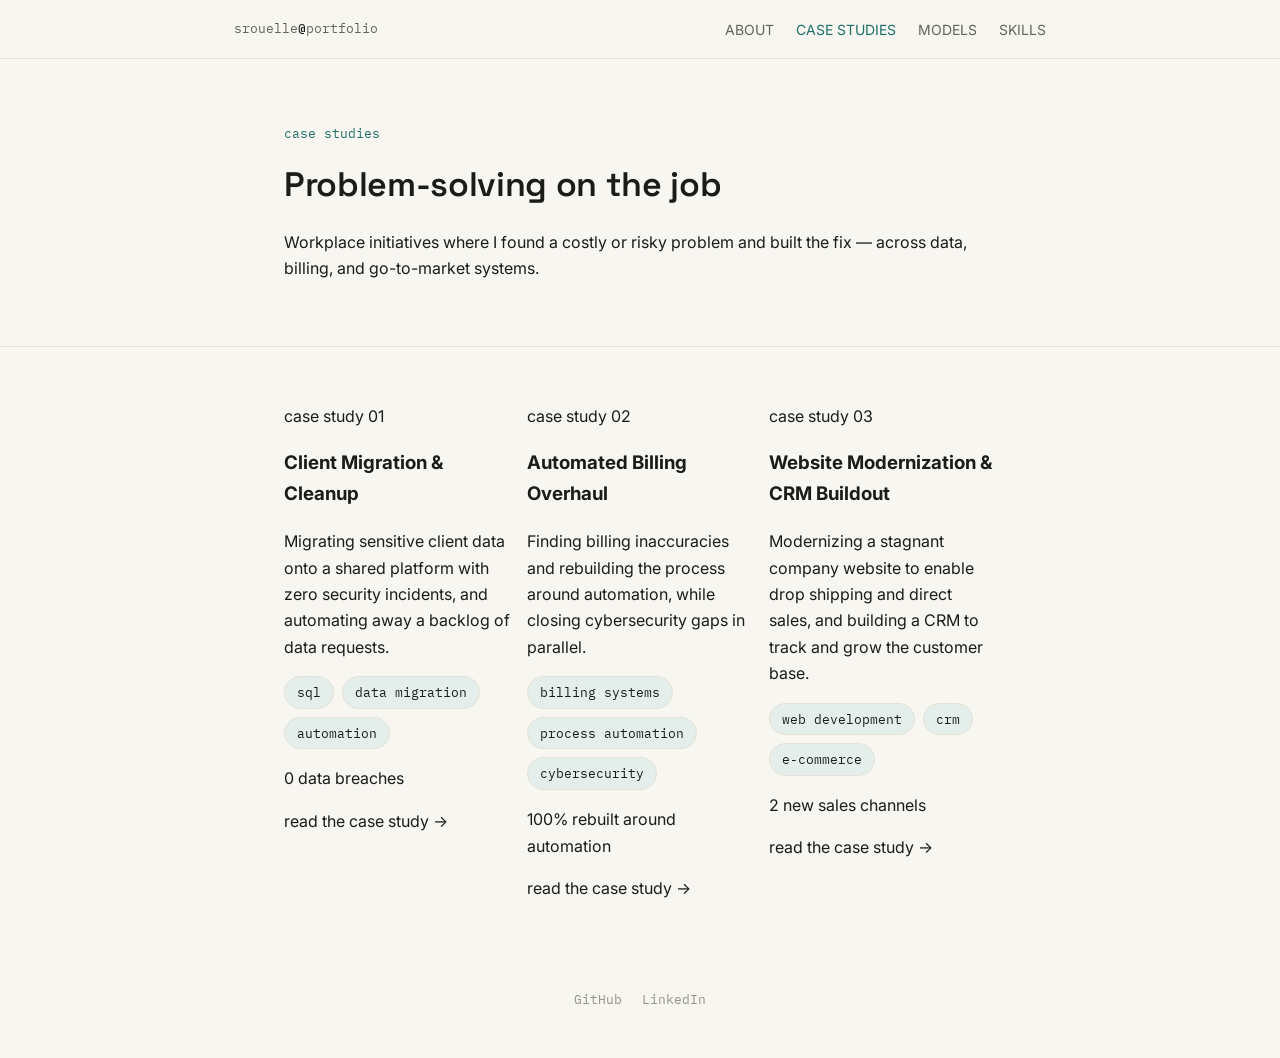
==== case-studies.html @ 0364a0c6 "Add files via upload" ====
<!DOCTYPE html>
<html lang="en">
<head>
<meta charset="UTF-8">
<meta name="viewport" content="width=device-width, initial-scale=1.0">
<title>Case Studies - Samantha Rouelle</title>
<link rel="stylesheet" href="style.css">
</head>
<body>

<nav class="site-nav">
  <div class="wrap">
    <div class="brand">srouelle<strong>@</strong>portfolio<strong></strong></div>
    <ul>
      <li><a href="index.html">ABOUT</a></li>
      <li><a href="case-studies.html" aria-current="page">CASE STUDIES</a></li>
      <li><a href="models.html">MODELS</a></li>
      <li><a href="skills.html">SKILLS</a></li>
    </ul>
  </div>
</nav>

<header class="hero">
  <div class="wrap">
    <p class="eyebrow">case studies</p>
    <h1>Problem-solving on the job</h1>
    <p class="summary">Workplace initiatives where I found a costly or risky problem and built the fix &mdash; across data, billing, and go-to-market systems.</p>
  </div>
</header>

<section class="block">
  <div class="wrap">
    <div class="card-grid">
      <a class="proj-card" href="project1.html">
        <p class="proj-eyebrow">case study 01</p>
        <h3>Client Migration &amp; Cleanup</h3>
        <p class="desc">Migrating sensitive client data onto a shared platform with zero security incidents, and automating away a backlog of data requests.</p>
        <div class="tags">
          <span class="tag">sql</span>
          <span class="tag">data migration</span>
          <span class="tag">automation</span>
        </div>
        <p class="proj-metric">0 data breaches</p>
        <p class="proj-link">read the case study &rarr;</p>
      </a>

      <a class="proj-card" href="project2.html">
        <p class="proj-eyebrow">case study 02</p>
        <h3>Automated Billing Overhaul</h3>
        <p class="desc">Finding billing inaccuracies and rebuilding the process around automation, while closing cybersecurity gaps in parallel.</p>
        <div class="tags">
          <span class="tag">billing systems</span>
          <span class="tag">process automation</span>
          <span class="tag">cybersecurity</span>
        </div>
        <p class="proj-metric">100% rebuilt around automation</p>
        <p class="proj-link">read the case study &rarr;</p>
      </a>

      <a class="proj-card" href="project3.html">
        <p class="proj-eyebrow">case study 03</p>
        <h3>Website Modernization &amp; CRM Buildout</h3>
        <p class="desc">Modernizing a stagnant company website to enable drop shipping and direct sales, and building a CRM to track and grow the customer base.</p>
        <div class="tags">
          <span class="tag">web development</span>
          <span class="tag">crm</span>
          <span class="tag">e-commerce</span>
        </div>
        <p class="proj-metric">2 new sales channels</p>
        <p class="proj-link">read the case study &rarr;</p>
      </a>
    </div>
  </div>
</section>

<footer>
  <div class="wrap">
    <div class="foot-links">
      <a href="https://github.com/srouelle" target="_blank" rel="noopener">GitHub</a>
      <a href="https://www.linkedin.com/in/samantha-rouelle-526ba9296/" target="_blank" rel="noopener">LinkedIn</a>
    </div>
  </div>
</footer>

</body>
</html>
---- style.css ----
@import url('https://fonts.googleapis.com/css2?family=Space+Grotesk:wght@500;600&family=Inter:wght@400;500&family=IBM+Plex+Mono:wght@400;500&display=swap');

:root {
  --bg: #F7F6F1;
  --surface: #FFFFFF;
  --text-primary: #1B1C1A;
  --text-secondary: #63645C;
  --text-muted: #93938A;
  --accent: #1F6F66;
  --accent-soft: #E4EFEC;
  --border: #E4E1D6;
  --font-display: 'Space Grotesk', sans-serif;
  --font-body: 'Inter', sans-serif;
  --font-mono: 'IBM Plex Mono', monospace;
  --radius: 10px;
  --max-width: 760px;
}

* { box-sizing: border-box; }

body {
  margin: 0;
  background: var(--bg);
  color: var(--text-primary);
  font-family: var(--font-body);
  font-size: 16px;
  line-height: 1.65;
  -webkit-font-smoothing: antialiased;
}

a { color: inherit; text-decoration: none; }

.wrap {
  max-width: var(--max-width);
  margin: 0 auto;
  padding: 0 24px;
}

/* Nav */
.site-nav {
  border-bottom: 1px solid var(--border);
  position: sticky;
  top: 0;
  background: rgba(247, 246, 241, 0.92);
  backdrop-filter: blur(6px);
  z-index: 10;
}

.site-nav .wrap {
  display: flex;
  align-items: center;
  justify-content: space-between;
  padding-top: 16px;
  padding-bottom: 16px;
  max-width: 860px;
}

.site-nav .brand {
  font-family: var(--font-mono);
  font-size: 13px;
  color: var(--text-secondary);
}

.site-nav .brand strong {
  color: var(--text-primary);
  font-weight: 500;
}

.site-nav ul {
  list-style: none;
  display: flex;
  gap: 22px;
  margin: 0;
  padding: 0;
}

.site-nav a {
  font-size: 14px;
  color: var(--text-secondary);
  transition: color 0.15s ease;
}

.site-nav a:hover,
.site-nav a[aria-current="page"] {
  color: var(--accent);
}

/* Eyebrow / mono labels */
.eyebrow {
  font-family: var(--font-mono);
  font-size: 13px;
  color: var(--accent);
  margin: 0 0 12px;
}

/* Hero */
.hero {
  padding: 64px 0 48px;
  border-bottom: 1px solid var(--border);
}

.hero h1 {
  font-family: var(--font-display);
  font-weight: 600;
  font-size: 34px;
  margin: 0 0 10px;
  letter-spacing: -0.01em;
}

.hero .role {
  font-size: 17px;
  color: var(--text-secondary);
  margin: 0 0 24px;
}

.hero .bio {
  max-width: 620px;
  color: var(--text-primary);
}

.links-row {
  display: flex;
  gap: 18px;
  margin-top: 24px;
  font-family: var(--font-mono);
  font-size: 13px;
}

.links-row a {
  color: var(--text-secondary);
  border-bottom: 1px solid var(--border);
  padding-bottom: 2px;
}

.links-row a:hover { color: var(--accent); border-color: var(--accent); }

/* Sections */
section.block {
  padding: 40px 0;
  border-bottom: 1px solid var(--border);
}

section.block:last-of-type { border-bottom: none; }

h2.section-title {
  font-family: var(--font-display);
  font-weight: 500;
  font-size: 20px;
  margin: 0 0 20px;
}

/* Tag pills */
.tags {
  display: flex;
  flex-wrap: wrap;
  gap: 8px;
}

.tag {
  font-family: var(--font-mono);
  font-size: 12.5px;
  color: var(--text-primary);
  background: var(--accent-soft);
  border: 1px solid var(--border);
  border-radius: 999px;
  padding: 5px 12px;
}

/* Skill groups */
.skill-group { margin-bottom: 32px; }
.skill-group:last-child { margin-bottom: 0; }
.skill-group h3 {
  font-family: var(--font-mono);
  font-weight: 400;
  font-size: 13px;
  color: var(--text-muted);
  margin: 0 0 12px;
  text-transform: lowercase;
}

/* Project cards grid */
.card-grid {
  display: grid;
  grid-template-columns: repeat(auto-fit, minmax(200px, 1fr));
  gap: 16px;
}

.card {
  background: var(--surface);
  border: 1px solid var(--border);
  border-radius: var(--radius);
  padding: 18px;
  transition: border-color 0.15s ease, transform 0.15s ease;
}

.card:hover {
  border-color: var(--accent);
  transform: translateY(-2px);
}

.card .thumb {
  height: 90px;
  background: var(--accent-soft);
  border-radius: 8px;
  margin-bottom: 12px;
}

.card .card-eyebrow {
  font-family: var(--font-mono);
  font-size: 11.5px;
  color: var(--text-muted);
  margin: 0 0 4px;
}

.card h3 {
  font-family: var(--font-display);
  font-weight: 500;
  font-size: 16px;
  margin: 0 0 6px;
}

.card p {
  font-size: 13.5px;
  color: var(--text-secondary);
  margin: 0;
}

/* Placeholder cards (e.g. models coming soon) */
.card.is-placeholder {
  border-style: dashed;
  cursor: default;
}

.card.is-placeholder:hover {
  border-color: var(--border);
  transform: none;
}

.card.is-placeholder .thumb {
  background: var(--bg);
  border: 1px dashed var(--border);
}

.card.is-placeholder p {
  color: var(--text-muted);
}

/* Project page specifics */
.project-hero {
  padding: 56px 0 36px;
  border-bottom: 1px solid var(--border);
}

.project-hero h1 {
  font-family: var(--font-display);
  font-weight: 600;
  font-size: 30px;
  margin: 0 0 10px;
}

.project-hero .summary {
  font-size: 16px;
  color: var(--text-secondary);
  max-width: 600px;
  margin: 0 0 20px;
}

.meta-row {
  display: flex;
  flex-wrap: wrap;
  gap: 10px;
  align-items: center;
}

.meta-links {
  display: flex;
  gap: 16px;
  font-family: var(--font-mono);
  font-size: 13px;
  margin-top: 18px;
}

.meta-links a {
  color: var(--accent);
  border-bottom: 1px solid var(--accent);
  padding-bottom: 1px;
}

.media-placeholder {
  height: 280px;
  background: var(--accent-soft);
  border: 1px dashed var(--border);
  border-radius: var(--radius);
  display: flex;
  align-items: center;
  justify-content: center;
  font-family: var(--font-mono);
  font-size: 13px;
  color: var(--text-muted);
  margin: 8px 0 0;
}

.stage {
  margin-bottom: 24px;
}

.stage:last-child { margin-bottom: 0; }

.stage h3 {
  font-family: var(--font-mono);
  font-weight: 500;
  font-size: 13px;
  color: var(--accent);
  margin: 0 0 8px;
  text-transform: lowercase;
}

.stage p { margin: 0; color: var(--text-primary); }

.back-link {
  display: inline-block;
  margin-top: 40px;
  font-family: var(--font-mono);
  font-size: 13px;
  color: var(--text-secondary);
}

.back-link:hover { color: var(--accent); }

/* Footer */
footer {
  padding: 32px 0 48px;
  text-align: center;
}

footer .wrap { max-width: 860px; }

footer .foot-links {
  display: flex;
  justify-content: center;
  gap: 20px;
  font-family: var(--font-mono);
  font-size: 12.5px;
  color: var(--text-muted);
}

footer .foot-links a:hover { color: var(--accent); }

/* Responsive */
@media (max-width: 600px) {
  .site-nav .wrap { flex-direction: column; align-items: flex-start; gap: 12px; }
  .site-nav ul { gap: 14px; flex-wrap: wrap; }
  .hero h1 { font-size: 28px; }
}

/* Reduced motion */
@media (prefers-reduced-motion: reduce) {
  .card { transition: none; }
}

/* Focus visibility */
a:focus-visible {
  outline: 2px solid var(--accent);
  outline-offset: 2px;
  border-radius: 2px;
}
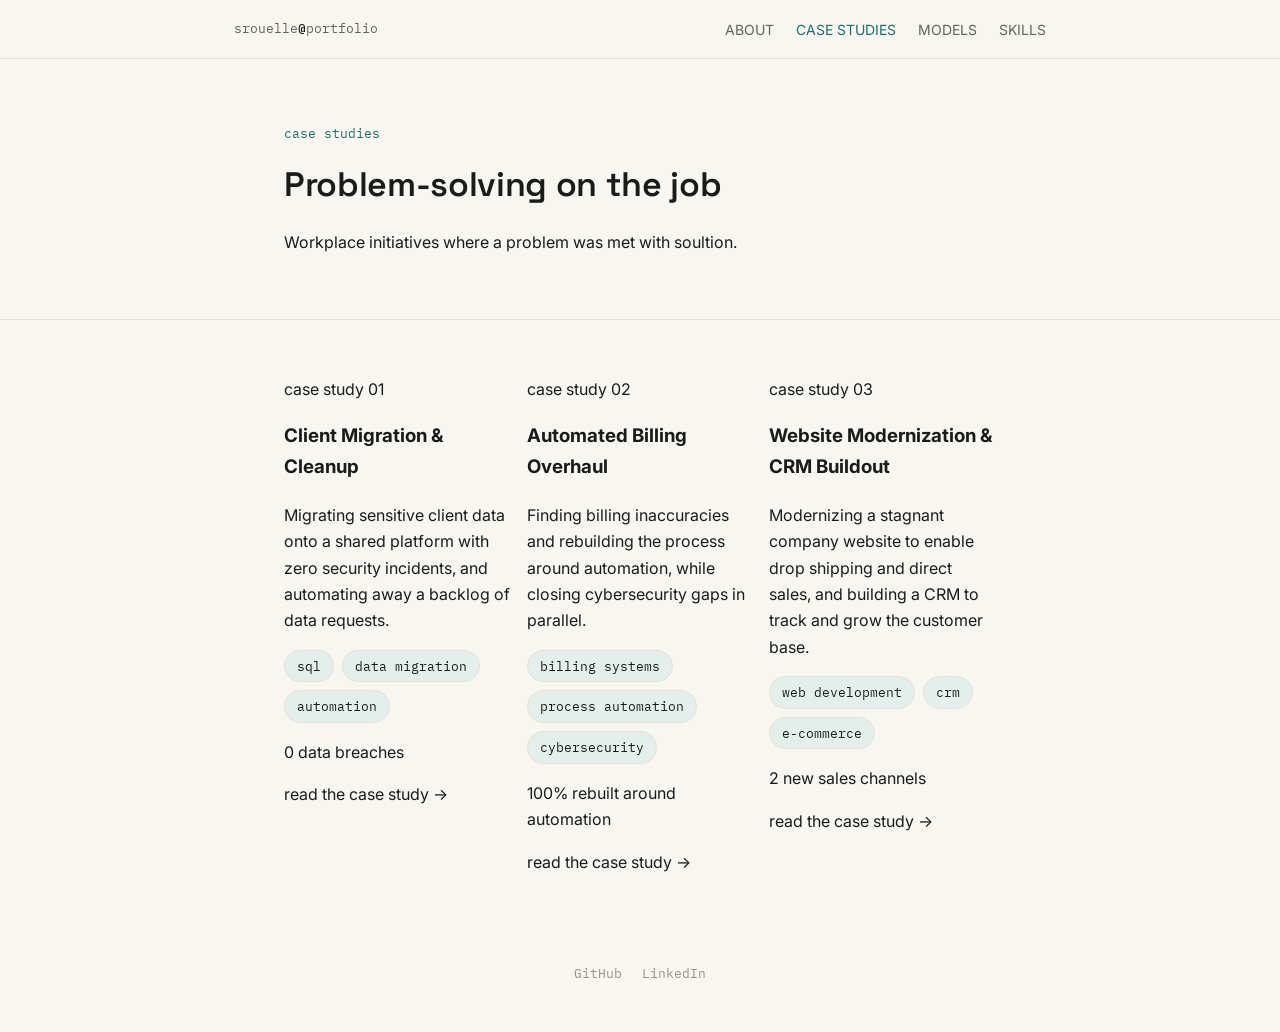
==== commit a90f48cf: "Update case-studies.html" ====
--- a/case-studies.html
+++ b/case-studies.html
@@ -24,7 +24,7 @@
   <div class="wrap">
     <p class="eyebrow">case studies</p>
     <h1>Problem-solving on the job</h1>
-    <p class="summary">Workplace initiatives where I found a costly or risky problem and built the fix &mdash; across data, billing, and go-to-market systems.</p>
+    <p class="summary">Workplace initiatives where a problem was met with soultion. </p>
   </div>
 </header>
 
